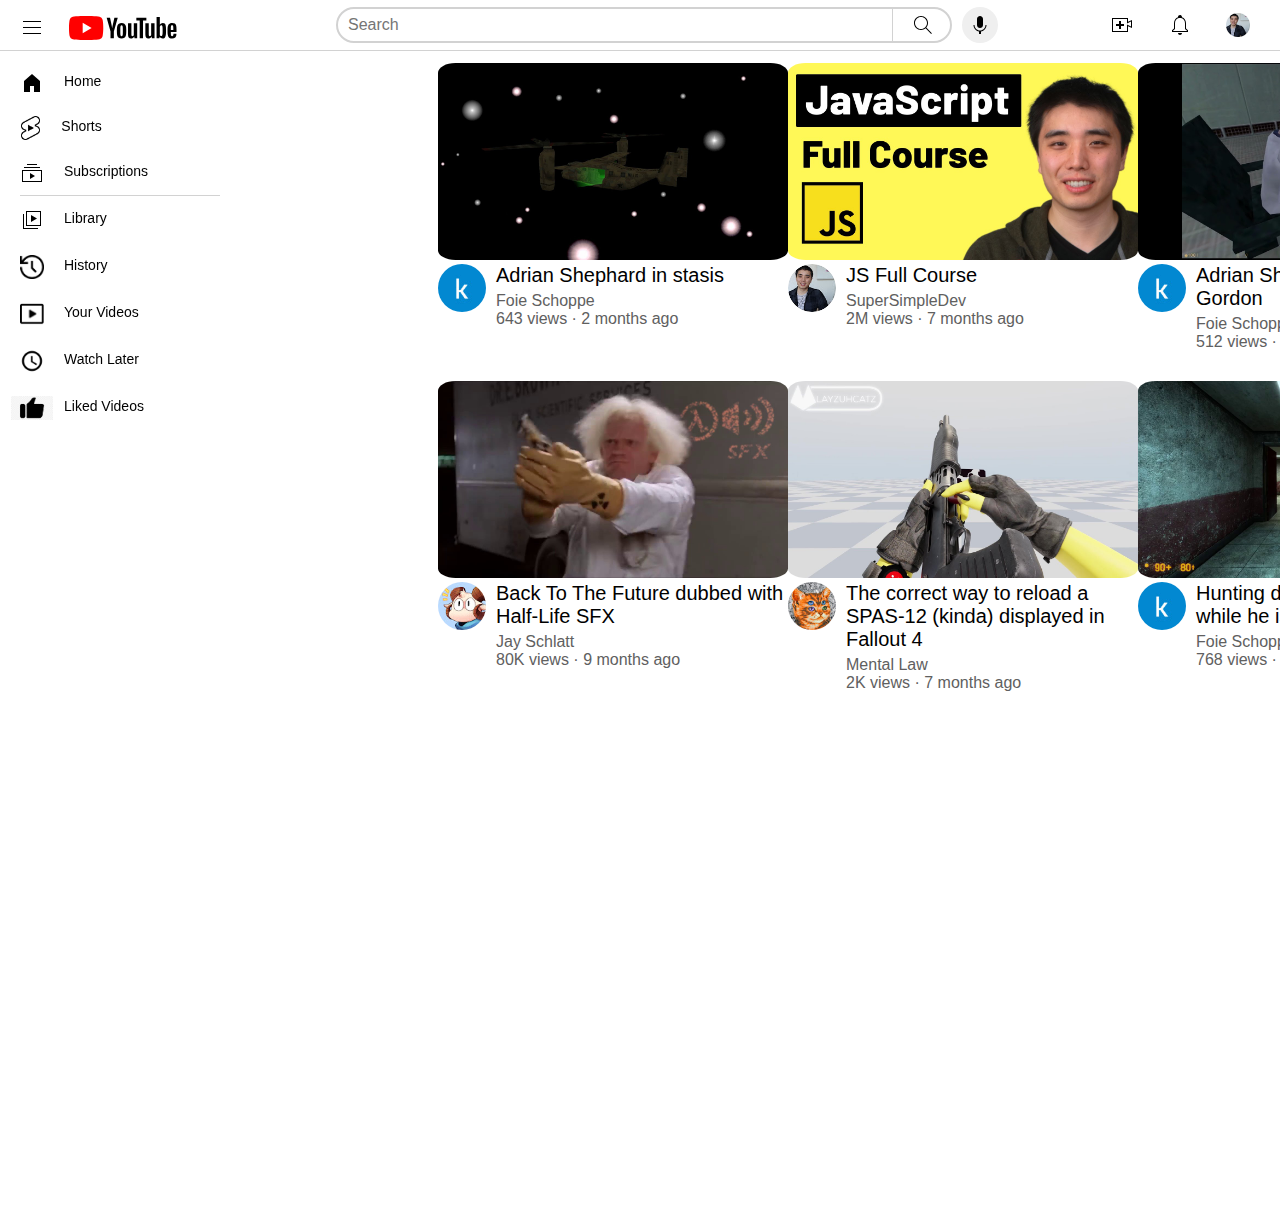
==== youtubeclone.html @ 5e35500a "Add files via upload" ====
<!DOCTYPE html>
<html>

<head>
    <link rel="stylesheet" href="youtubeclonestyles/index.css">
    <link rel="stylesheet" href="youtubeclonestyles/header.css">
    <link rel="stylesheet" href="youtubeclonestyles/sidebar.css">
</head>

<body>
    <div id="header">
        <div id="left-header">
            <div id="hamburger">
                <img src="images/header/hamburger-menu.svg">
            </div>
            <div id="youtube-logo">
                <img src="images/header/youtube-logo.svg">
            </div>
        </div>
        <div id="middle-header">
            <div id="search-bar-div">
                <input id="search-bar" type="text" placeholder="Search">
                <button id="search-button">
                    <img id="search-icon" src="images/header/search.svg">
                    <div id="tooltip">Search</div>
                </button>
            </div>
            <button id="voice-search-button">
                <img id="voice-search-icon" src="images/header/voice-search-icon.svg">
                <div id="tooltip">Search with your voice</div>
            </button>
        </div>
        <div id="right-header">
            <div id="upload-button">
                <img id="upload-icon" src="images/header/upload.svg">
                <div id="tooltip">Upload media</div>
            </div>
            <div id="notif-button">
                <img id="notif-icon" src="images/header/notifications.svg">
                <div id="tooltip">Notifications</div>
            </div>
            <div id="userpfp-button">
                <img id="current-userpfp" src="images/header/my-channel.jpeg">
                <div id="tooltip">User pfp</div>
            </div>
        </div>
    </div>

    <div id="sidebar">
        <div id="tabs-list" style="
            padding-top: 5px;
            height: 135px;
            border-bottom-style: solid;
            border-bottom-width: 1px;
            border-bottom-color: rgb(210,210,210);;
            ">
            <div id="tab">
                <div id="tab-icon">
                    <img src="images/sidebar/home.svg">
                </div>
                <div id="tab-text">Home</div>
            </div>
            <div id="tab">
                <div id="tab-icon">
                    <img src="youtubecloneimages/YouTube_Shorts_(Outline).png">
                </div>
                <div id="tab-text">Shorts</div>
            </div>
            <div id="tab">
                <div id="tab-icon">
                    <img src="images/sidebar/subscriptions.svg">
                </div>
                <div id="tab-text">Subscriptions</div>
            </div>
        </div>
        <div id="tabs-list">
            <div id="tab">
                <div id="tab-icon">
                    <img src="images/sidebar/library.svg">
                </div>
                <div id="tab-text">Library</div>
            </div>
            <div id="tab">
                <div id="tab-icon">
                    <img src="youtubecloneimages/history.png">
                </div>
                <div id="tab-text">History</div>
            </div>
            <div id="tab">
                <div id="tab-icon">
                    <img src="youtubecloneimages/youtube-video-icon-png-27.png">
                </div>
                <div id="tab-text">Your Videos</div>
            </div>
            <div id="tab">
                <div id="tab-icon">
                    <img src="youtubecloneimages/watch-later-1781603-1513853.png">
                </div>
                <div id="tab-text">Watch Later</div>
            </div>
            <div id="tab">
                <div id="tab-icon">
                    <img src="youtubecloneimages/kisspng-youtube-like-button-thumb-signal-computer-icons-youtube-clipart-5adbb449852269.4559370715243479775453.jpg">
                </div>
                <div id="tab-text">Liked Videos</div>
            </div>
        </div>
    </div>

    <div id="videos-container">
        <div id="video-div">
            <div id="thumbnail-row">
                <img id="thumbnail" src="youtubecloneimages/thumbnails/thumbnail1.jpg">
            </div>
            <div id="pfp-info-row">
                <div id="pfp-div">
                    <img id="video-pfp" src="youtubecloneimages/pfps/k.jpg">
                </div>
                <div id="video-info-div">
                    <p id="title">Adrian Shephard in stasis</p>
                    <p id="vid-creator">Foie Schoppe <!--&#10003;--></p>
                    <p id="vid-stats">643 views &#183; 2 months ago</p>
                </div>
            </div>
        </div>

        <div id="video-div">
            <div id="thumbnail-row">
                <img id="thumbnail" src="youtubecloneimages/thumbnails/thumbnail2.jpg">
            </div>
            <div id="pfp-info-row">
                <div id="pfp-div">
                    <img id="video-pfp" src="images/header/my-channel.jpeg">
                </div>
                <div id="video-info-div">
                    <p id="title">JS Full Course</p>
                    <p id="vid-creator">SuperSimpleDev <!--&#10003;--></p>
                    <p id="vid-stats">2M views &#183; 7 months ago</p>
                </div>
            </div>
        </div>
        <div id="video-div">
            <div id="thumbnail-row">
                <img id="thumbnail" src="youtubecloneimages/thumbnails/thumbnail7.jpg">
            </div>
            <div id="pfp-info-row">
                <div id="pfp-div">
                    <img id="video-pfp" src="youtubecloneimages/pfps/k.jpg">
                </div>
                <div id="video-info-div">
                    <p id="title">Adrian Shephard in place of Gordon</p>
                    <p id="vid-creator">Foie Schoppe <!--&#10003;--></p>
                    <p id="vid-stats">512 views &#183; 1 months ago</p>
                </div>
            </div>
        </div>
        <div id="video-div">
            <div id="thumbnail-row">
                <img id="thumbnail" src="youtubecloneimages/thumbnails/thumbnail3.jpg">
            </div>
            <div id="pfp-info-row">
                <div id="pfp-div">
                    <img id="video-pfp" src="images/pfps/pfp2.jpg">
                </div>
                <div id="video-info-div">
                    <p id="title">Fallout 4</p>
                    <p id="vid-creator">The Fallout Man <!--&#10003;--></p>
                    <p id="vid-stats">643 views &#183; 2 months ago</p>
                </div>
            </div>
        </div>
        <div id="video-div">
            <div id="thumbnail-row">
                <img id="thumbnail" src="youtubecloneimages/thumbnails/thumbnail4.jpg">
            </div>
            <div id="pfp-info-row">
                <div id="pfp-div">
                    <img id="video-pfp" src="images/pfps/jschlatt.jpg">
                </div>
                <div id="video-info-div">
                    <p id="title">Back To The Future dubbed with Half-Life SFX</p>
                    <p id="vid-creator">Jay Schlatt <!--&#10003;--></p>
                    <p id="vid-stats">80K views &#183; 9 months ago</p>
                </div>
            </div>
        </div>
        <div id="video-div">
            <div id="thumbnail-row">
                <img id="thumbnail" src="youtubecloneimages/thumbnails/thumbnail5.jpg">
            </div>
            <div id="pfp-info-row">
                <div id="pfp-div">
                    <img id="video-pfp" src="images/pfps/mentaloutlaw.jpg">
                </div>
                <div id="video-info-div">
                    <p id="title">The correct way to reload a SPAS-12 (kinda) displayed in Fallout 4</p>
                    <p id="vid-creator">Mental Law <!--&#10003;--></p>
                    <p id="vid-stats">2K views &#183; 7 months ago</p>
                </div>
            </div>
        </div>
        <div id="video-div">
            <div id="thumbnail-row">
                <img id="thumbnail" src="youtubecloneimages/thumbnails/thumbnail6.jpg">
            </div>
            <div id="pfp-info-row">
                <div id="pfp-div">
                    <img id="video-pfp" src="youtubecloneimages/pfps/k.jpg">
                </div>
                <div id="video-info-div">
                    <p id="title">Hunting down Adrian Shephard while he is in stasis...!</p>
                    <p id="vid-creator">Foie Schoppe <!--&#10003;--></p>
                    <p id="vid-stats">768 views &#183; 1 months ago</p>
                </div>
            </div>
        </div>
        <div id="video-div">
            <div id="thumbnail-row">
                <img id="thumbnail" src="youtubecloneimages/thumbnails/thumbnail8.jpg">
            </div>
            <div id="pfp-info-row">
                <div id="pfp-div">
                    <img id="video-pfp" src="youtubecloneimages/pfps/k.jpg">
                </div>
                <div id="video-info-div">
                    <p id="title">Project Zomboid moment</p>
                    <p id="vid-creator">Foie Schoppe <!--&#10003;--></p>
                    <p id="vid-stats">100 views &#183; 1 day ago</p>
                </div>
            </div>
        </div>
    </div>
</body>

</html>
---- youtubeclonestyles/index.css ----
body{
    font-family: sans-serif;
    padding-top: 55px;
    height: 1150px;
}

p{
    margin-top: 0;
    margin-bottom: 0;
}

#videos-container {
    display: grid;
    grid-template-columns: 1fr 1fr 1fr 1fr;
    padding-left: 430px;
    row-gap: 30px;
    padding-right: 50px;
}

#pfp-info-row {
    display: grid;
    grid-template-columns: 48px 1fr;
    column-gap: 10px;
}

#pfp-div {

}

#video-pfp{
    width: 48px;
    border-radius: 24px;
}

#video-info-div {
    vertical-align: top;
}

#title{
    font-size: 20px;
    margin-bottom: 5px;
    font-weight: 500;
}

#vid-creator, #vid-stats{
    color:rgb(96,96,96);
}

#thumbnail,
#video-div {
    width: 350px;
}
#thumbnail{
    border-radius: 5%;
    object-fit: cover;
}

#video-div {}
---- youtubeclonestyles/header.css ----
#header{
    display: flex;
    flex-direction: row;
    justify-content: space-between;
    position: fixed;
    top: 0;
    left: 0;
    right: 0;
    background-color: white;
    border-bottom-width: 1px;
    border-bottom-style: solid;
    border-bottom-color: rgb(210, 210, 210);
    z-index: 1;
    height: 50px;
}

#left-header {
    align-items: center;
    display: flex;
    padding-top: 10px;
}

#hamburger img {
    height: 24px;
    margin-left: 20px;
    margin-right: 25px;
}

#youtube-logo img {
    height: 24px;
}

#middle-header{
    display:flex;
    align-items: center;
    flex:1;
    margin-left: 70px;
    margin-right: 35px;
    max-width: 650px;
}
#search-bar-div{
    display:flex;
    flex:1;
    margin-right: -50px;
}
#search-bar{
    width: 600px;
    height: 30px;
    font-size: 16px;
    padding-left: 10px;
    border-radius: 20px;
    border-style: solid;
    border-width: 2px;
    border-color: rgb(210, 210, 210);
}
#search-bar::placeholder{
    font-size: 16px;
}
#right-header{
    width: 140px;
    display: flex;
    align-items: center;
    justify-content: space-between;
    margin-right: 30px;
    flex-shrink: 0;
}
#right-header img{
    height: 24px;
}
#upload-icon{
    height: 24px;
}
#voice-search-icon{
    height: 24px;
}
#voice-search-button{
    height: 36px;
    border-radius: 20px;
    border: none;
}
#search-button{
    height:36px;
    width: 60px;
    border:none;
    right:60px;
    background:none;
    border-left: solid;
    border-left-width: 1px;
    border-left-color:rgb(210, 210, 210);
}
#search-icon{
    height:24px;
}
#search-button,
#voice-search-button,
#upload-button,
#yt-apps-button,
#notif-button,
#userpfp-button {
    position: relative;
    display: flex;
    justify-content: center;
    align-items: center;
    cursor:pointer;
}
#tooltip{
    position: absolute;
    background-color: gray;
    color: white;
    padding-top: 4px;
    padding-bottom: 4px;
    padding-left: 8px;
    padding-right: 8px;
    border-radius: 2px;
    font-size: 12px;
    top:40px;
    opacity: 0;
    transition: opacity 0.15s;
    pointer-events: none;
    white-space: nowrap;
}
#search-button:hover #tooltip,
#voice-search-button:hover #tooltip,
#upload-button:hover #tooltip,
#yt-apps-button:hover #tooltip,
#notif-button:hover #tooltip,
#userpfp-button:hover #tooltip {
    opacity: 1;
}
---- youtubeclonestyles/sidebar.css ----
#sidebar{
    left:0;
    bottom: 0;
    top: 55px;
    position: fixed;
}
#tabs-list{
    margin-left: 20px;
    display: flex;
    flex-direction: column;
    justify-content: space-evenly;
    height: 235px;
    width: 200px;
}
#tab{
    display: flex;
    align-items: center;
    width: 130px;
    flex:1;
}
#tab-icon{
    width: 24px;
    justify-content: center;
    display: flex;
}
#tab-icon img{
    height: 24px;
}
#tab-text{
    margin-left: 20px;
    font-size: 14px;
    margin-bottom: 4px;
    width: 100px;
}
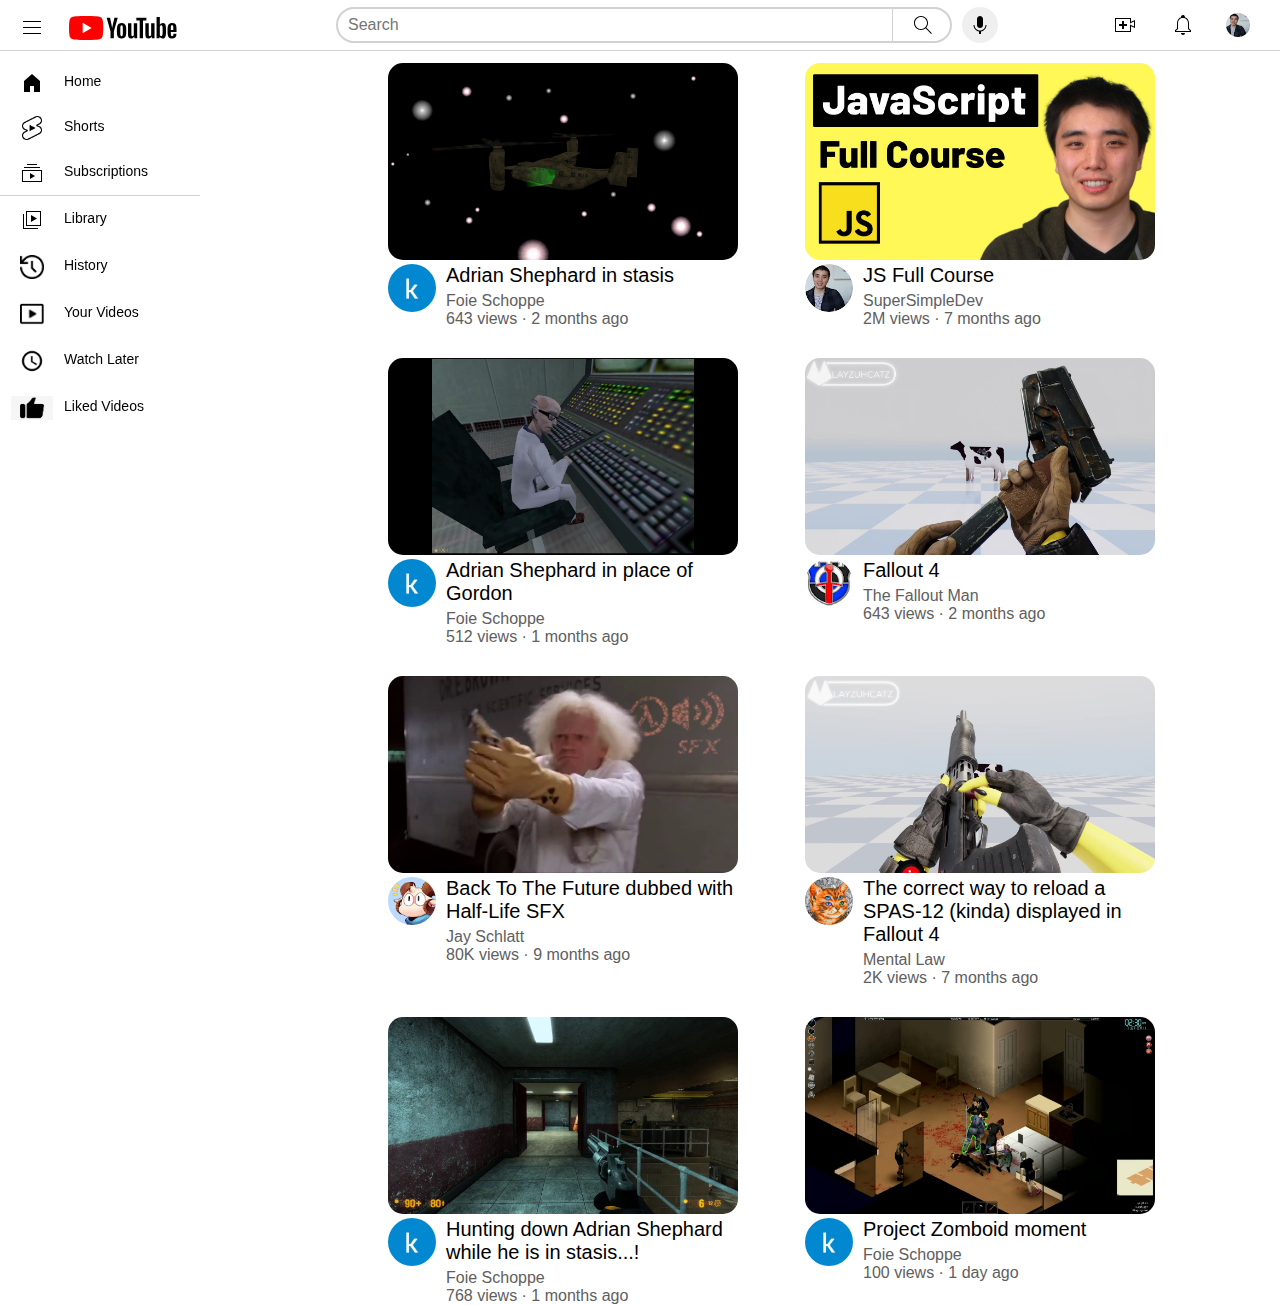
==== commit 89b310d5: "Add files via upload" ====
--- a/youtubeclone.html
+++ b/youtubeclone.html
@@ -41,7 +41,6 @@
             </div>
             <div id="userpfp-button">
                 <img id="current-userpfp" src="images/header/my-channel.jpeg">
-                <div id="tooltip">User pfp</div>
             </div>
         </div>
     </div>
@@ -119,6 +118,7 @@
                 <div id="video-info-div">
                     <p id="title">Adrian Shephard in stasis</p>
                     <p id="vid-creator">Foie Schoppe <!--&#10003;--></p>
+                    <div id="tooltip">Foie Schoppe</div>
                     <p id="vid-stats">643 views &#183; 2 months ago</p>
                 </div>
             </div>
@@ -135,6 +135,7 @@
                 <div id="video-info-div">
                     <p id="title">JS Full Course</p>
                     <p id="vid-creator">SuperSimpleDev <!--&#10003;--></p>
+                    <div id="tooltip">SuperSimpleDev</div>
                     <p id="vid-stats">2M views &#183; 7 months ago</p>
                 </div>
             </div>
@@ -150,6 +151,7 @@
                 <div id="video-info-div">
                     <p id="title">Adrian Shephard in place of Gordon</p>
                     <p id="vid-creator">Foie Schoppe <!--&#10003;--></p>
+                    <div id="tooltip">Foie Schoppe</div>
                     <p id="vid-stats">512 views &#183; 1 months ago</p>
                 </div>
             </div>
@@ -165,6 +167,7 @@
                 <div id="video-info-div">
                     <p id="title">Fallout 4</p>
                     <p id="vid-creator">The Fallout Man <!--&#10003;--></p>
+                    <div id="tooltip">The Fallout Man</div>
                     <p id="vid-stats">643 views &#183; 2 months ago</p>
                 </div>
             </div>
@@ -180,6 +183,7 @@
                 <div id="video-info-div">
                     <p id="title">Back To The Future dubbed with Half-Life SFX</p>
                     <p id="vid-creator">Jay Schlatt <!--&#10003;--></p>
+                    <div id="tooltip">Jay Schlatt</div>
                     <p id="vid-stats">80K views &#183; 9 months ago</p>
                 </div>
             </div>
@@ -195,6 +199,7 @@
                 <div id="video-info-div">
                     <p id="title">The correct way to reload a SPAS-12 (kinda) displayed in Fallout 4</p>
                     <p id="vid-creator">Mental Law <!--&#10003;--></p>
+                    <div id="tooltip">Mental Law</div>
                     <p id="vid-stats">2K views &#183; 7 months ago</p>
                 </div>
             </div>
@@ -210,6 +215,7 @@
                 <div id="video-info-div">
                     <p id="title">Hunting down Adrian Shephard while he is in stasis...!</p>
                     <p id="vid-creator">Foie Schoppe <!--&#10003;--></p>
+                    <div id="tooltip">Foie Schoppe</div>
                     <p id="vid-stats">768 views &#183; 1 months ago</p>
                 </div>
             </div>
@@ -225,6 +231,7 @@
                 <div id="video-info-div">
                     <p id="title">Project Zomboid moment</p>
                     <p id="vid-creator">Foie Schoppe <!--&#10003;--></p>
+                    <div id="tooltip">Foie Schoppe</div>
                     <p id="vid-stats">100 views &#183; 1 day ago</p>
                 </div>
             </div>
--- a/youtubeclonestyles/index.css
+++ b/youtubeclonestyles/index.css
@@ -1,10 +1,10 @@
-body{
+body {
     font-family: sans-serif;
     padding-top: 55px;
     height: 1150px;
 }
 
-p{
+p {
     margin-top: 0;
     margin-bottom: 0;
 }
@@ -12,9 +12,34 @@
 #videos-container {
     display: grid;
     grid-template-columns: 1fr 1fr 1fr 1fr;
-    padding-left: 430px;
+    padding-left: 380px;
     row-gap: 30px;
     padding-right: 50px;
+}
+
+
+@media (min-width:1px) and (max-width:850px) {
+    #videos-container{
+        grid-template-columns: 1fr;
+    }
+}
+
+@media (min-width:851px) and (max-width:1300px) {
+    #videos-container{
+        grid-template-columns: 1fr 1fr;
+    }
+}
+
+@media(min-width: 1301px) and (max-width:1599px){
+    #videos-container{
+        grid-template-columns: 1fr 1fr 1fr;
+    }
+}
+
+@media (min-width:1600px) {
+    #videos-container{
+        grid-template-columns: 1fr 1fr 1fr 1fr;
+    }
 }
 
 #pfp-info-row {
@@ -23,11 +48,9 @@
     column-gap: 10px;
 }
 
-#pfp-div {
+#pfp-div {}
 
-}
-
-#video-pfp{
+#video-pfp {
     width: 48px;
     border-radius: 24px;
 }
@@ -36,23 +59,39 @@
     vertical-align: top;
 }
 
-#title{
+#title {
     font-size: 20px;
     margin-bottom: 5px;
     font-weight: 500;
 }
-
-#vid-creator, #vid-stats{
-    color:rgb(96,96,96);
+#title, #vid-creator{
+    cursor:pointer;
+}
+#vid-creator{
+    width: 140px;
+}
+#vid-creator:hover{
+    color: rgb(0,0,0);
+}
+#vid-creator,
+#vid-stats {
+    color: rgb(96, 96, 96);
 }
 
 #thumbnail,
 #video-div {
     width: 350px;
 }
-#thumbnail{
-    border-radius: 5%;
+
+#thumbnail {
+    border-radius: 15px;
     object-fit: cover;
+    transition: border-radius 0.15s;
+}
+
+#thumbnail:hover {
+    border-radius: 0;
+    cursor:pointer;
 }
 
 #video-div {}--- a/youtubeclonestyles/header.css
+++ b/youtubeclonestyles/header.css
@@ -47,14 +47,22 @@
     width: 600px;
     height: 30px;
     font-size: 16px;
+    font-weight: 500;
     padding-left: 10px;
     border-radius: 20px;
     border-style: solid;
     border-width: 2px;
     border-color: rgb(210, 210, 210);
+    transition: margin-left 0.15s ease, width 0.15s ease;
+}
+#search-bar:focus{
+    background-color: rgb(220, 220, 220);
+    margin-left: -40px;
+    width: 640px;
 }
 #search-bar::placeholder{
     font-size: 16px;
+    font-weight: 500;
 }
 #right-header{
     width: 140px;
@@ -103,6 +111,19 @@
     align-items: center;
     cursor:pointer;
 }
+#upload-button,
+#yt-apps-button,
+#notif-button{
+    border-radius: 50%;
+    width: 30px;
+    height: 30px;
+}
+#upload-button:hover,
+#yt-apps-button:hover,
+#notif-button:hover,
+#userpfp-button:hover {
+    background-color: rgb(225,225,225);
+}
 #tooltip{
     position: absolute;
     background-color: gray;
@@ -119,11 +140,16 @@
     pointer-events: none;
     white-space: nowrap;
 }
+#video-info-div #tooltip{
+    top:initial;
+    margin-top: -70px;
+}
 #search-button:hover #tooltip,
 #voice-search-button:hover #tooltip,
 #upload-button:hover #tooltip,
 #yt-apps-button:hover #tooltip,
 #notif-button:hover #tooltip,
-#userpfp-button:hover #tooltip {
+#userpfp-button:hover #tooltip,
+#video-info-div:hover #tooltip {
     opacity: 1;
 }--- a/youtubeclonestyles/sidebar.css
+++ b/youtubeclonestyles/sidebar.css
@@ -5,7 +5,6 @@
     position: fixed;
 }
 #tabs-list{
-    margin-left: 20px;
     display: flex;
     flex-direction: column;
     justify-content: space-evenly;
@@ -13,10 +12,17 @@
     width: 200px;
 }
 #tab{
+    padding-left: 20px;
     display: flex;
     align-items: center;
-    width: 130px;
+    width: 150px;
     flex:1;
+    transition: background-color 0.15s;
+    border-radius: 10px;
+}
+#tab:hover{
+    cursor:pointer;
+    background-color: rgb(210, 210, 210);
 }
 #tab-icon{
     width: 24px;
